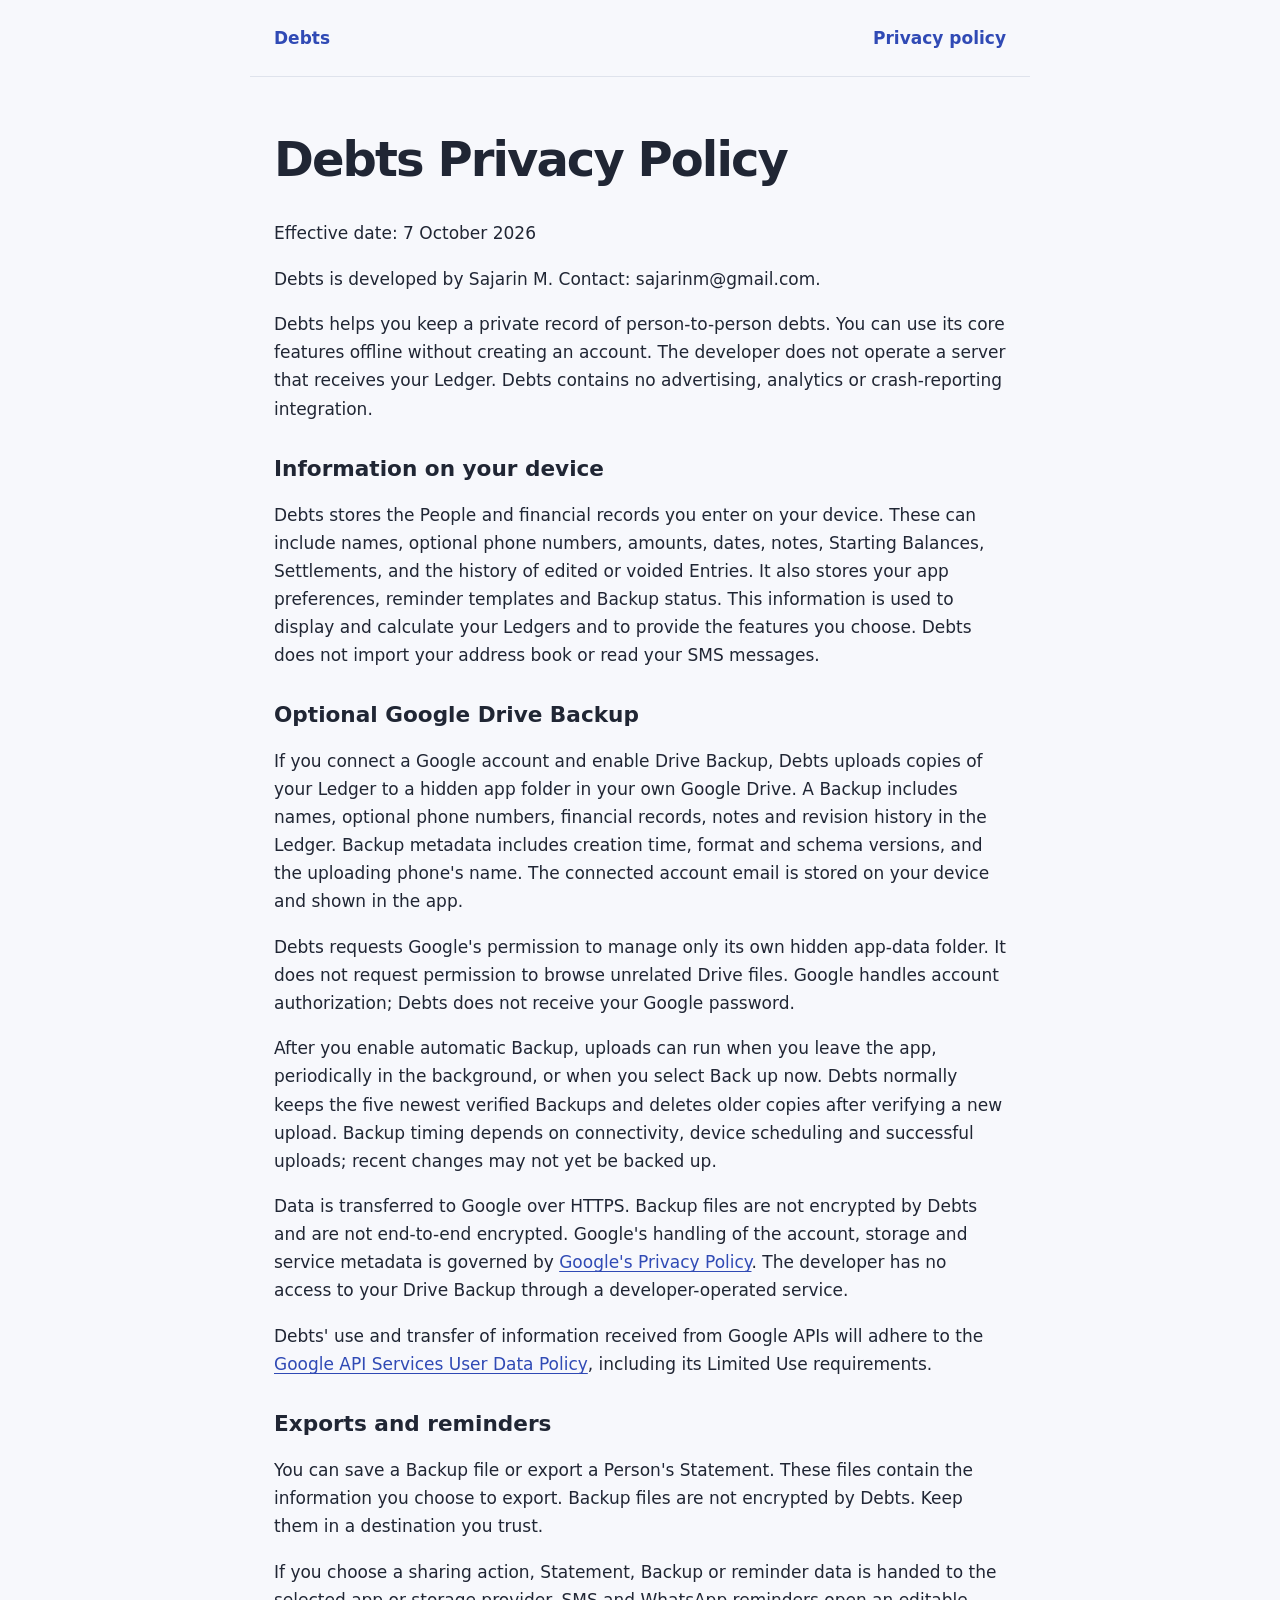
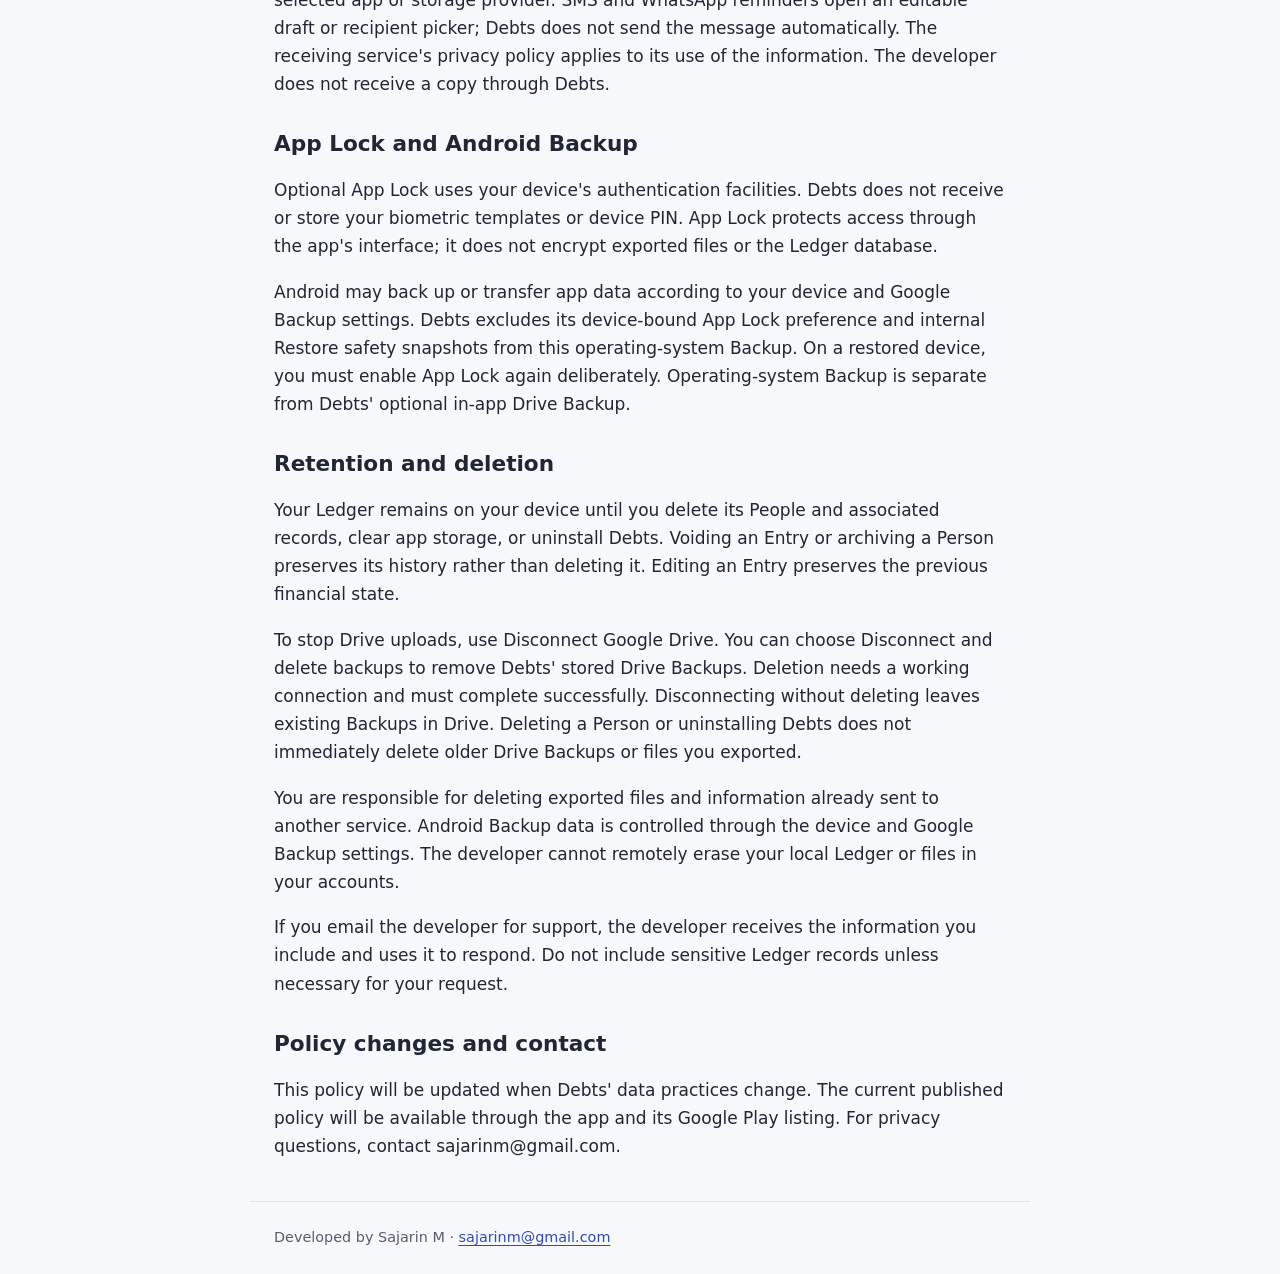
==== privacy.html @ 1146e36d "docs: publish debts privacy policy and home page" ====
<!doctype html>
<html lang="en">
  <head>
    <meta charset="utf-8" />
    <meta name="viewport" content="width=device-width,initial-scale=1" />
    <title>Debts Privacy Policy</title>
    <meta
      name="description"
      content="Debts — private, offline-first person-to-person debt tracking. Developed by Sajarin M."
    />
    <link rel="stylesheet" href="style.css" />
  </head>
  <body>
    <header><a href="./">Debts</a><a href="privacy.html">Privacy policy</a></header>
    <main>
      <h1>Debts Privacy Policy</h1>
      <p>Effective date: 7 October 2026</p>
      <p>Debts is developed by Sajarin M. Contact: sajarinm@gmail.com.</p>
      <p>
        Debts helps you keep a private record of person-to-person debts. You can use its core
        features offline without creating an account. The developer does not operate a server that
        receives your Ledger. Debts contains no advertising, analytics or crash-reporting
        integration.
      </p>
      <h2>Information on your device</h2>
      <p>
        Debts stores the People and financial records you enter on your device. These can include
        names, optional phone numbers, amounts, dates, notes, Starting Balances, Settlements, and
        the history of edited or voided Entries. It also stores your app preferences, reminder
        templates and Backup status. This information is used to display and calculate your Ledgers
        and to provide the features you choose. Debts does not import your address book or read your
        SMS messages.
      </p>
      <h2>Optional Google Drive Backup</h2>
      <p>
        If you connect a Google account and enable Drive Backup, Debts uploads copies of your Ledger
        to a hidden app folder in your own Google Drive. A Backup includes names, optional phone
        numbers, financial records, notes and revision history in the Ledger. Backup metadata
        includes creation time, format and schema versions, and the uploading phone&#x27;s name. The
        connected account email is stored on your device and shown in the app.
      </p>
      <p>
        Debts requests Google&#x27;s permission to manage only its own hidden app-data folder. It
        does not request permission to browse unrelated Drive files. Google handles account
        authorization; Debts does not receive your Google password.
      </p>
      <p>
        After you enable automatic Backup, uploads can run when you leave the app, periodically in
        the background, or when you select Back up now. Debts normally keeps the five newest
        verified Backups and deletes older copies after verifying a new upload. Backup timing
        depends on connectivity, device scheduling and successful uploads; recent changes may not
        yet be backed up.
      </p>
      <p>
        Data is transferred to Google over HTTPS. Backup files are not encrypted by Debts and are
        not end-to-end encrypted. Google&#x27;s handling of the account, storage and service
        metadata is governed by
        <a href="https://policies.google.com/privacy">Google&#x27;s Privacy Policy</a>. The
        developer has no access to your Drive Backup through a developer-operated service.
      </p>
      <p>
        Debts&#x27; use and transfer of information received from Google APIs will adhere to the
        <a href="https://developers.google.com/terms/api-services-user-data-policy"
          >Google API Services User Data Policy</a
        >, including its Limited Use requirements.
      </p>
      <h2>Exports and reminders</h2>
      <p>
        You can save a Backup file or export a Person&#x27;s Statement. These files contain the
        information you choose to export. Backup files are not encrypted by Debts. Keep them in a
        destination you trust.
      </p>
      <p>
        If you choose a sharing action, Statement, Backup or reminder data is handed to the selected
        app or storage provider. SMS and WhatsApp reminders open an editable draft or recipient
        picker; Debts does not send the message automatically. The receiving service&#x27;s privacy
        policy applies to its use of the information. The developer does not receive a copy through
        Debts.
      </p>
      <h2>App Lock and Android Backup</h2>
      <p>
        Optional App Lock uses your device&#x27;s authentication facilities. Debts does not receive
        or store your biometric templates or device PIN. App Lock protects access through the
        app&#x27;s interface; it does not encrypt exported files or the Ledger database.
      </p>
      <p>
        Android may back up or transfer app data according to your device and Google Backup
        settings. Debts excludes its device-bound App Lock preference and internal Restore safety
        snapshots from this operating-system Backup. On a restored device, you must enable App Lock
        again deliberately. Operating-system Backup is separate from Debts&#x27; optional in-app
        Drive Backup.
      </p>
      <h2>Retention and deletion</h2>
      <p>
        Your Ledger remains on your device until you delete its People and associated records, clear
        app storage, or uninstall Debts. Voiding an Entry or archiving a Person preserves its
        history rather than deleting it. Editing an Entry preserves the previous financial state.
      </p>
      <p>
        To stop Drive uploads, use Disconnect Google Drive. You can choose Disconnect and delete
        backups to remove Debts&#x27; stored Drive Backups. Deletion needs a working connection and
        must complete successfully. Disconnecting without deleting leaves existing Backups in Drive.
        Deleting a Person or uninstalling Debts does not immediately delete older Drive Backups or
        files you exported.
      </p>
      <p>
        You are responsible for deleting exported files and information already sent to another
        service. Android Backup data is controlled through the device and Google Backup settings.
        The developer cannot remotely erase your local Ledger or files in your accounts.
      </p>
      <p>
        If you email the developer for support, the developer receives the information you include
        and uses it to respond. Do not include sensitive Ledger records unless necessary for your
        request.
      </p>
      <h2>Policy changes and contact</h2>
      <p>
        This policy will be updated when Debts&#x27; data practices change. The current published
        policy will be available through the app and its Google Play listing. For privacy questions,
        contact sajarinm@gmail.com.
      </p>
    </main>
    <footer>
      Developed by Sajarin M · <a href="mailto:sajarinm@gmail.com">sajarinm@gmail.com</a>
    </footer>
  </body>
</html>
---- style.css ----
* {
  box-sizing: border-box;
}
body {
  margin: 0;
  background: #f7f8fc;
  color: #202634;
  font:
    17px/1.65 system-ui,
    -apple-system,
    BlinkMacSystemFont,
    'Segoe UI',
    sans-serif;
}
header,
main,
footer {
  max-width: 780px;
  margin: auto;
  padding: 24px;
}
header {
  display: flex;
  justify-content: space-between;
  align-items: center;
  border-bottom: 1px solid #dfe3ec;
}
header a {
  font-weight: 700;
  text-decoration: none;
}
h1 {
  font-size: clamp(2rem, 6vw, 3rem);
  line-height: 1.12;
  letter-spacing: -0.04em;
}
h2 {
  font-size: 1.35rem;
  line-height: 1.3;
  margin-top: 2rem;
}
a {
  color: #304ab5;
  text-underline-offset: 3px;
}
a:focus-visible {
  outline: 3px solid #304ab5;
  outline-offset: 4px;
}
p {
  margin: 1.1rem 0;
}
footer {
  font-size: 0.9rem;
  border-top: 1px solid #dfe3ec;
  color: #545d70;
}
.intro {
  font-size: 1.2rem;
}
.label {
  font-size: 0.9rem;
  color: #545d70;
}
.actions {
  display: flex;
  gap: 24px;
  flex-wrap: wrap;
}
li {
  margin: 0.5rem 0;
}
@media (prefers-color-scheme: dark) {
  body {
    background: #151922;
    color: #e6eaf2;
  }
  a {
    color: #a9baff;
  }
  header,
  footer {
    border-color: #333b4d;
  }
  footer,
  .label {
    color: #aeb8cc;
  }
}
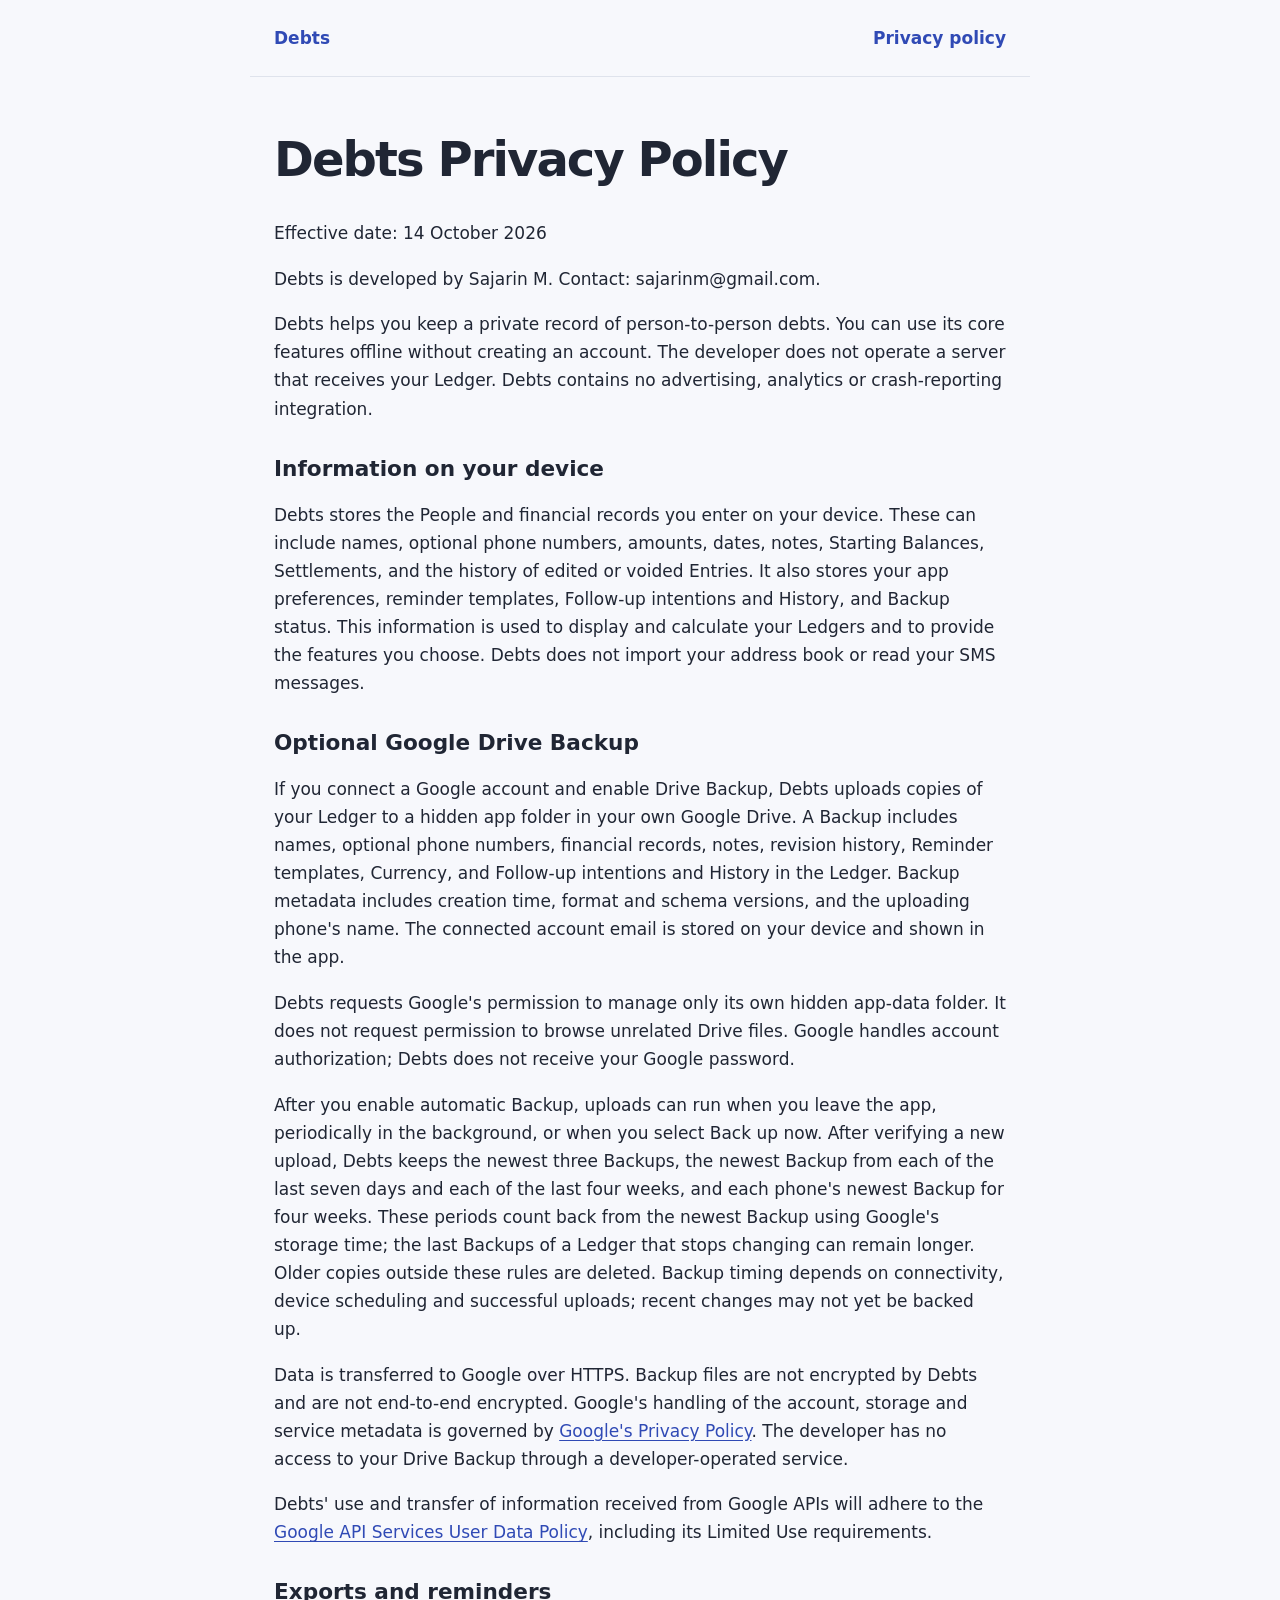
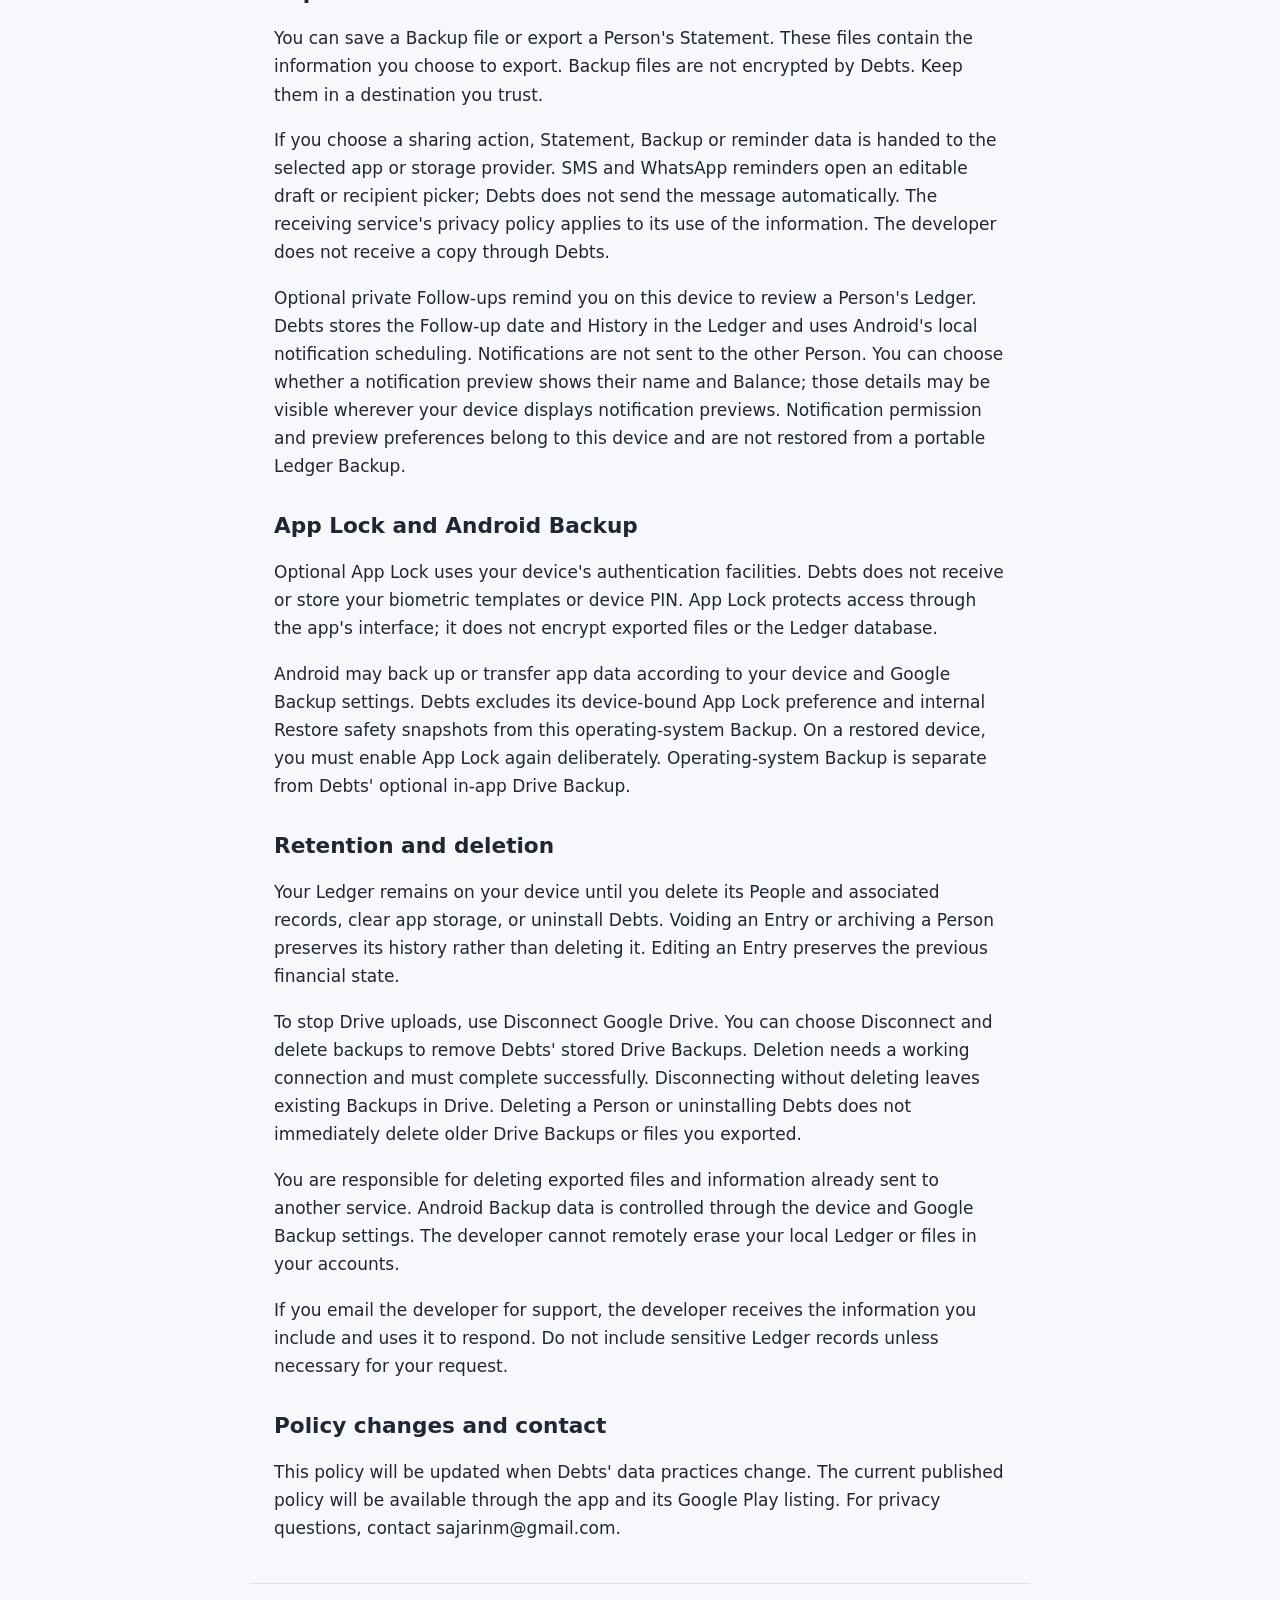
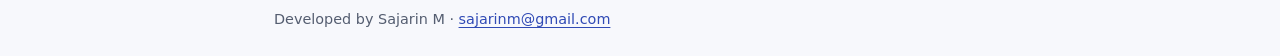
==== commit 99769793: "docs(privacy): describe current backups and private follow-ups" ====
--- a/privacy.html
+++ b/privacy.html
@@ -14,7 +14,7 @@
     <header><a href="./">Debts</a><a href="privacy.html">Privacy policy</a></header>
     <main>
       <h1>Debts Privacy Policy</h1>
-      <p>Effective date: 7 October 2026</p>
+      <p>Effective date: 14 October 2026</p>
       <p>Debts is developed by Sajarin M. Contact: sajarinm@gmail.com.</p>
       <p>
         Debts helps you keep a private record of person-to-person debts. You can use its core
@@ -27,15 +27,16 @@
         Debts stores the People and financial records you enter on your device. These can include
         names, optional phone numbers, amounts, dates, notes, Starting Balances, Settlements, and
         the history of edited or voided Entries. It also stores your app preferences, reminder
-        templates and Backup status. This information is used to display and calculate your Ledgers
-        and to provide the features you choose. Debts does not import your address book or read your
+        templates, Follow-up intentions and History, and Backup status. This information is used to
+        display and calculate your Ledgers and to provide the features you choose. Debts does not import your address book or read your
         SMS messages.
       </p>
       <h2>Optional Google Drive Backup</h2>
       <p>
         If you connect a Google account and enable Drive Backup, Debts uploads copies of your Ledger
         to a hidden app folder in your own Google Drive. A Backup includes names, optional phone
-        numbers, financial records, notes and revision history in the Ledger. Backup metadata
+        numbers, financial records, notes, revision history, Reminder templates, Currency, and
+        Follow-up intentions and History in the Ledger. Backup metadata
         includes creation time, format and schema versions, and the uploading phone&#x27;s name. The
         connected account email is stored on your device and shown in the app.
       </p>
@@ -46,10 +47,13 @@
       </p>
       <p>
         After you enable automatic Backup, uploads can run when you leave the app, periodically in
-        the background, or when you select Back up now. Debts normally keeps the five newest
-        verified Backups and deletes older copies after verifying a new upload. Backup timing
-        depends on connectivity, device scheduling and successful uploads; recent changes may not
-        yet be backed up.
+        the background, or when you select Back up now. After verifying a new upload, Debts keeps
+        the newest three Backups, the newest Backup from each of the last seven days and each of
+        the last four weeks, and each phone's newest Backup for four weeks. These periods count
+        back from the newest Backup using Google's storage time; the last Backups of a Ledger
+        that stops changing can remain longer. Older copies outside these rules are deleted.
+        Backup timing depends on connectivity, device scheduling and successful uploads; recent
+        changes may not yet be backed up.
       </p>
       <p>
         Data is transferred to Google over HTTPS. Backup files are not encrypted by Debts and are
@@ -76,6 +80,14 @@
         picker; Debts does not send the message automatically. The receiving service&#x27;s privacy
         policy applies to its use of the information. The developer does not receive a copy through
         Debts.
+      </p>
+      <p>
+        Optional private Follow-ups remind you on this device to review a Person's Ledger. Debts
+        stores the Follow-up date and History in the Ledger and uses Android's local notification
+        scheduling. Notifications are not sent to the other Person. You can choose whether a
+        notification preview shows their name and Balance; those details may be visible wherever
+        your device displays notification previews. Notification permission and preview preferences
+        belong to this device and are not restored from a portable Ledger Backup.
       </p>
       <h2>App Lock and Android Backup</h2>
       <p>
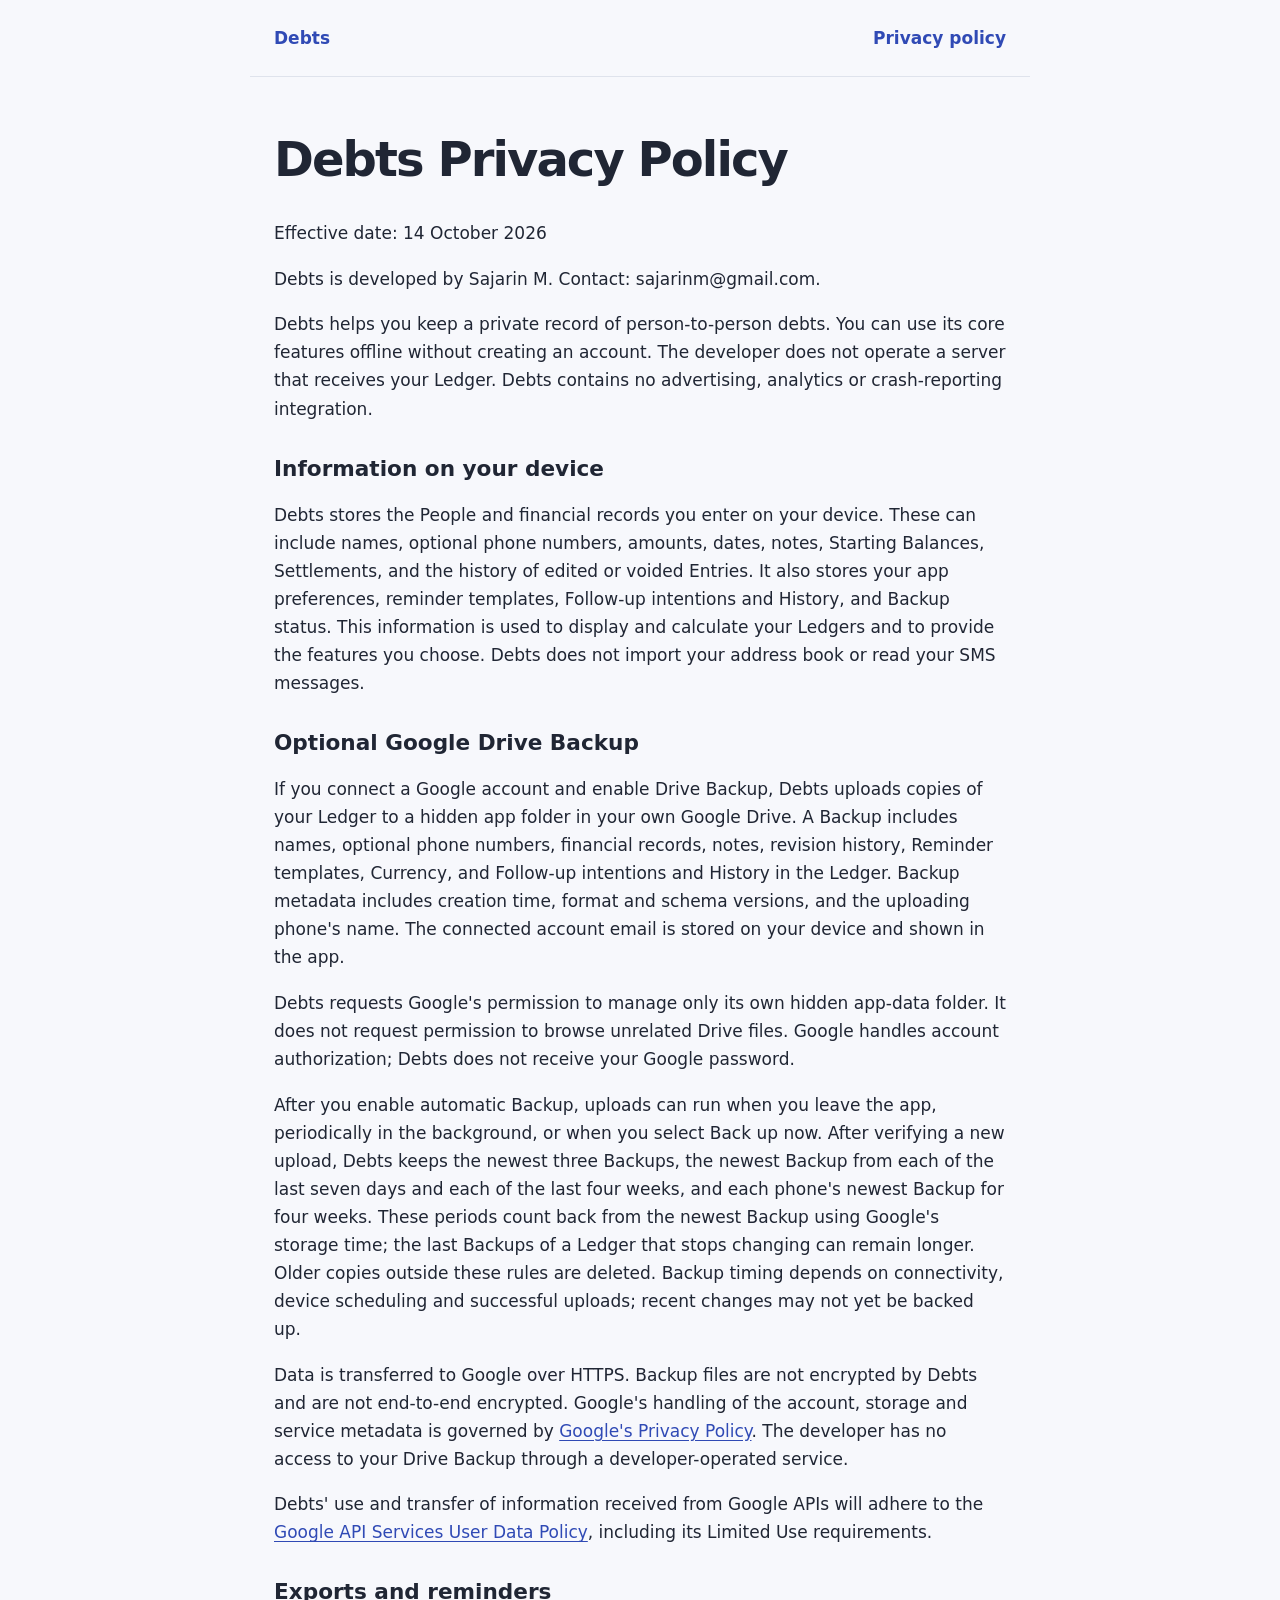
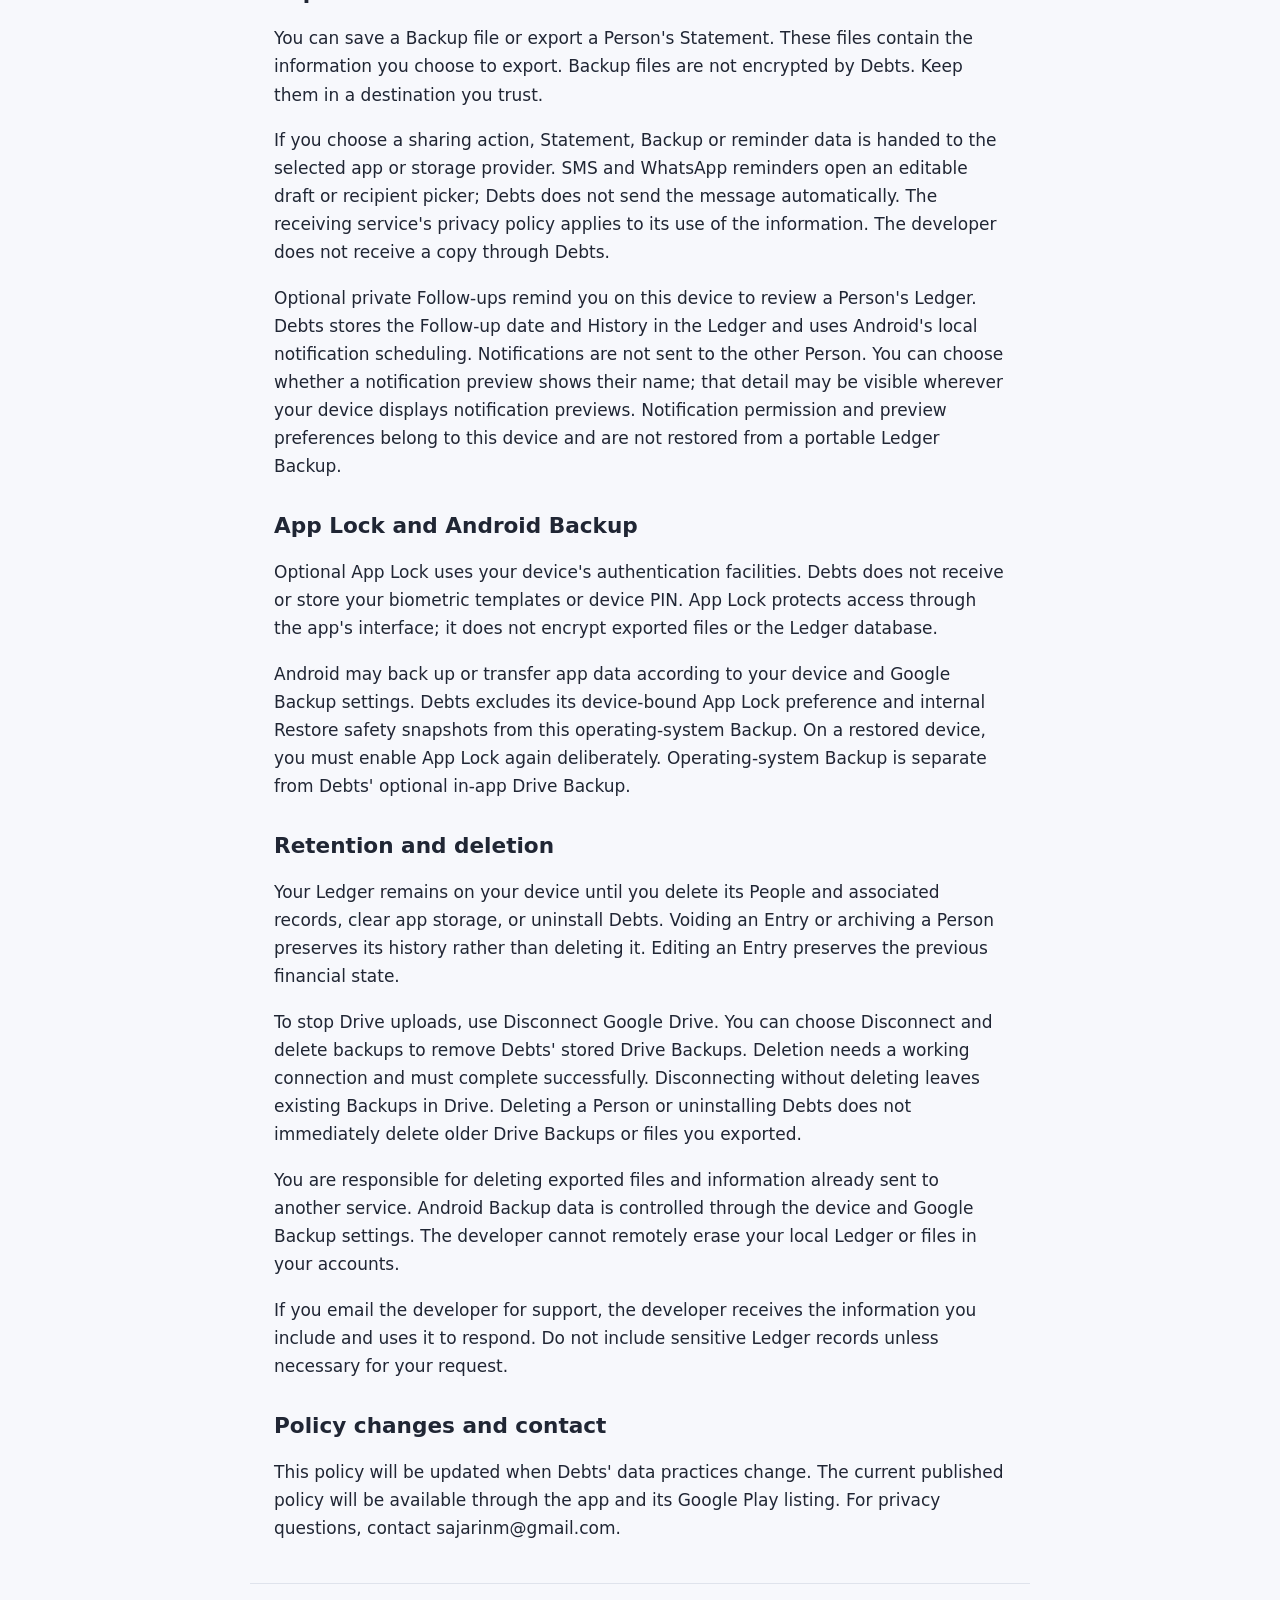
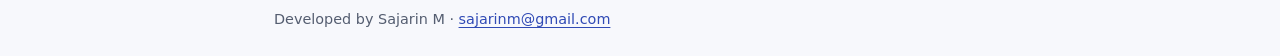
==== commit f2070874: "docs(privacy): clarify notification preview content" ====
--- a/privacy.html
+++ b/privacy.html
@@ -28,17 +28,17 @@
         names, optional phone numbers, amounts, dates, notes, Starting Balances, Settlements, and
         the history of edited or voided Entries. It also stores your app preferences, reminder
         templates, Follow-up intentions and History, and Backup status. This information is used to
-        display and calculate your Ledgers and to provide the features you choose. Debts does not import your address book or read your
-        SMS messages.
+        display and calculate your Ledgers and to provide the features you choose. Debts does not
+        import your address book or read your SMS messages.
       </p>
       <h2>Optional Google Drive Backup</h2>
       <p>
         If you connect a Google account and enable Drive Backup, Debts uploads copies of your Ledger
         to a hidden app folder in your own Google Drive. A Backup includes names, optional phone
         numbers, financial records, notes, revision history, Reminder templates, Currency, and
-        Follow-up intentions and History in the Ledger. Backup metadata
-        includes creation time, format and schema versions, and the uploading phone&#x27;s name. The
-        connected account email is stored on your device and shown in the app.
+        Follow-up intentions and History in the Ledger. Backup metadata includes creation time,
+        format and schema versions, and the uploading phone&#x27;s name. The connected account email
+        is stored on your device and shown in the app.
       </p>
       <p>
         Debts requests Google&#x27;s permission to manage only its own hidden app-data folder. It
@@ -48,12 +48,12 @@
       <p>
         After you enable automatic Backup, uploads can run when you leave the app, periodically in
         the background, or when you select Back up now. After verifying a new upload, Debts keeps
-        the newest three Backups, the newest Backup from each of the last seven days and each of
-        the last four weeks, and each phone's newest Backup for four weeks. These periods count
-        back from the newest Backup using Google's storage time; the last Backups of a Ledger
-        that stops changing can remain longer. Older copies outside these rules are deleted.
-        Backup timing depends on connectivity, device scheduling and successful uploads; recent
-        changes may not yet be backed up.
+        the newest three Backups, the newest Backup from each of the last seven days and each of the
+        last four weeks, and each phone's newest Backup for four weeks. These periods count back
+        from the newest Backup using Google's storage time; the last Backups of a Ledger that stops
+        changing can remain longer. Older copies outside these rules are deleted. Backup timing
+        depends on connectivity, device scheduling and successful uploads; recent changes may not
+        yet be backed up.
       </p>
       <p>
         Data is transferred to Google over HTTPS. Backup files are not encrypted by Debts and are
@@ -85,9 +85,9 @@
         Optional private Follow-ups remind you on this device to review a Person's Ledger. Debts
         stores the Follow-up date and History in the Ledger and uses Android's local notification
         scheduling. Notifications are not sent to the other Person. You can choose whether a
-        notification preview shows their name and Balance; those details may be visible wherever
-        your device displays notification previews. Notification permission and preview preferences
-        belong to this device and are not restored from a portable Ledger Backup.
+        notification preview shows their name; that detail may be visible wherever your device
+        displays notification previews. Notification permission and preview preferences belong to
+        this device and are not restored from a portable Ledger Backup.
       </p>
       <h2>App Lock and Android Backup</h2>
       <p>
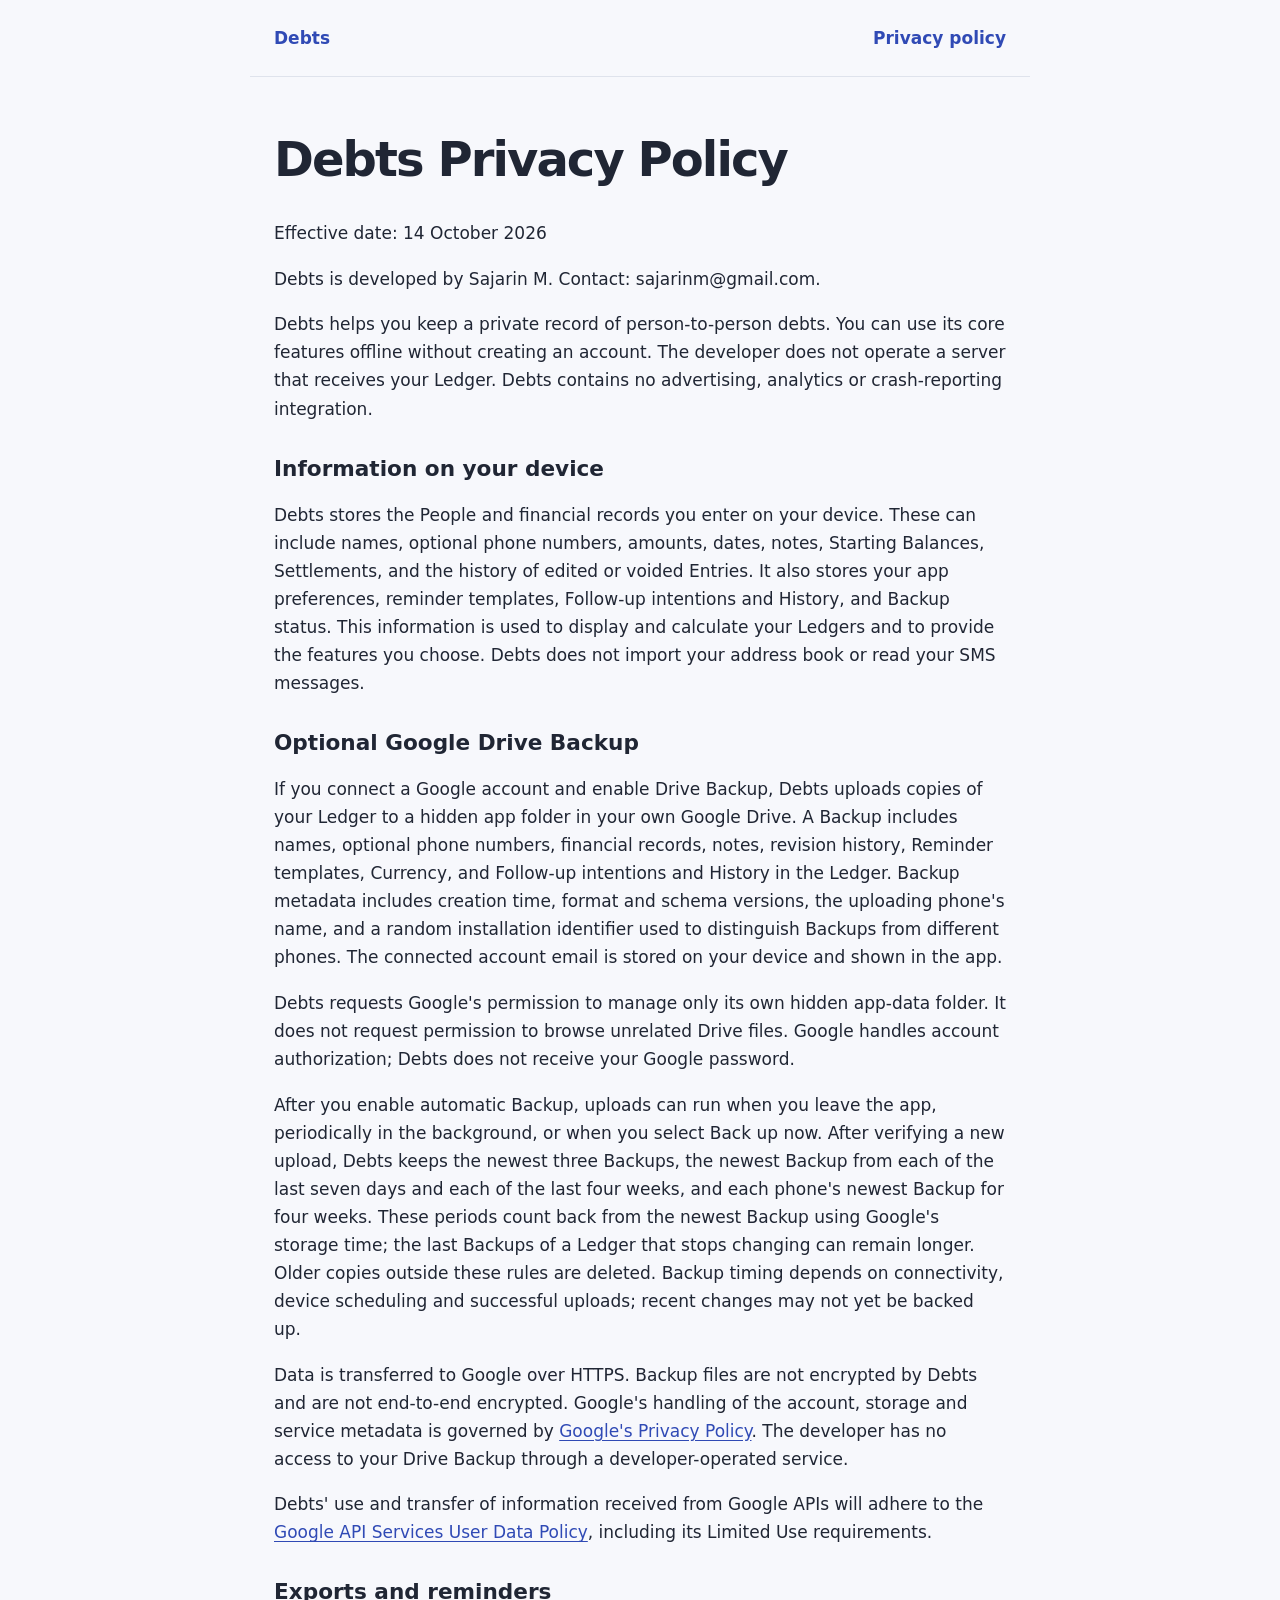
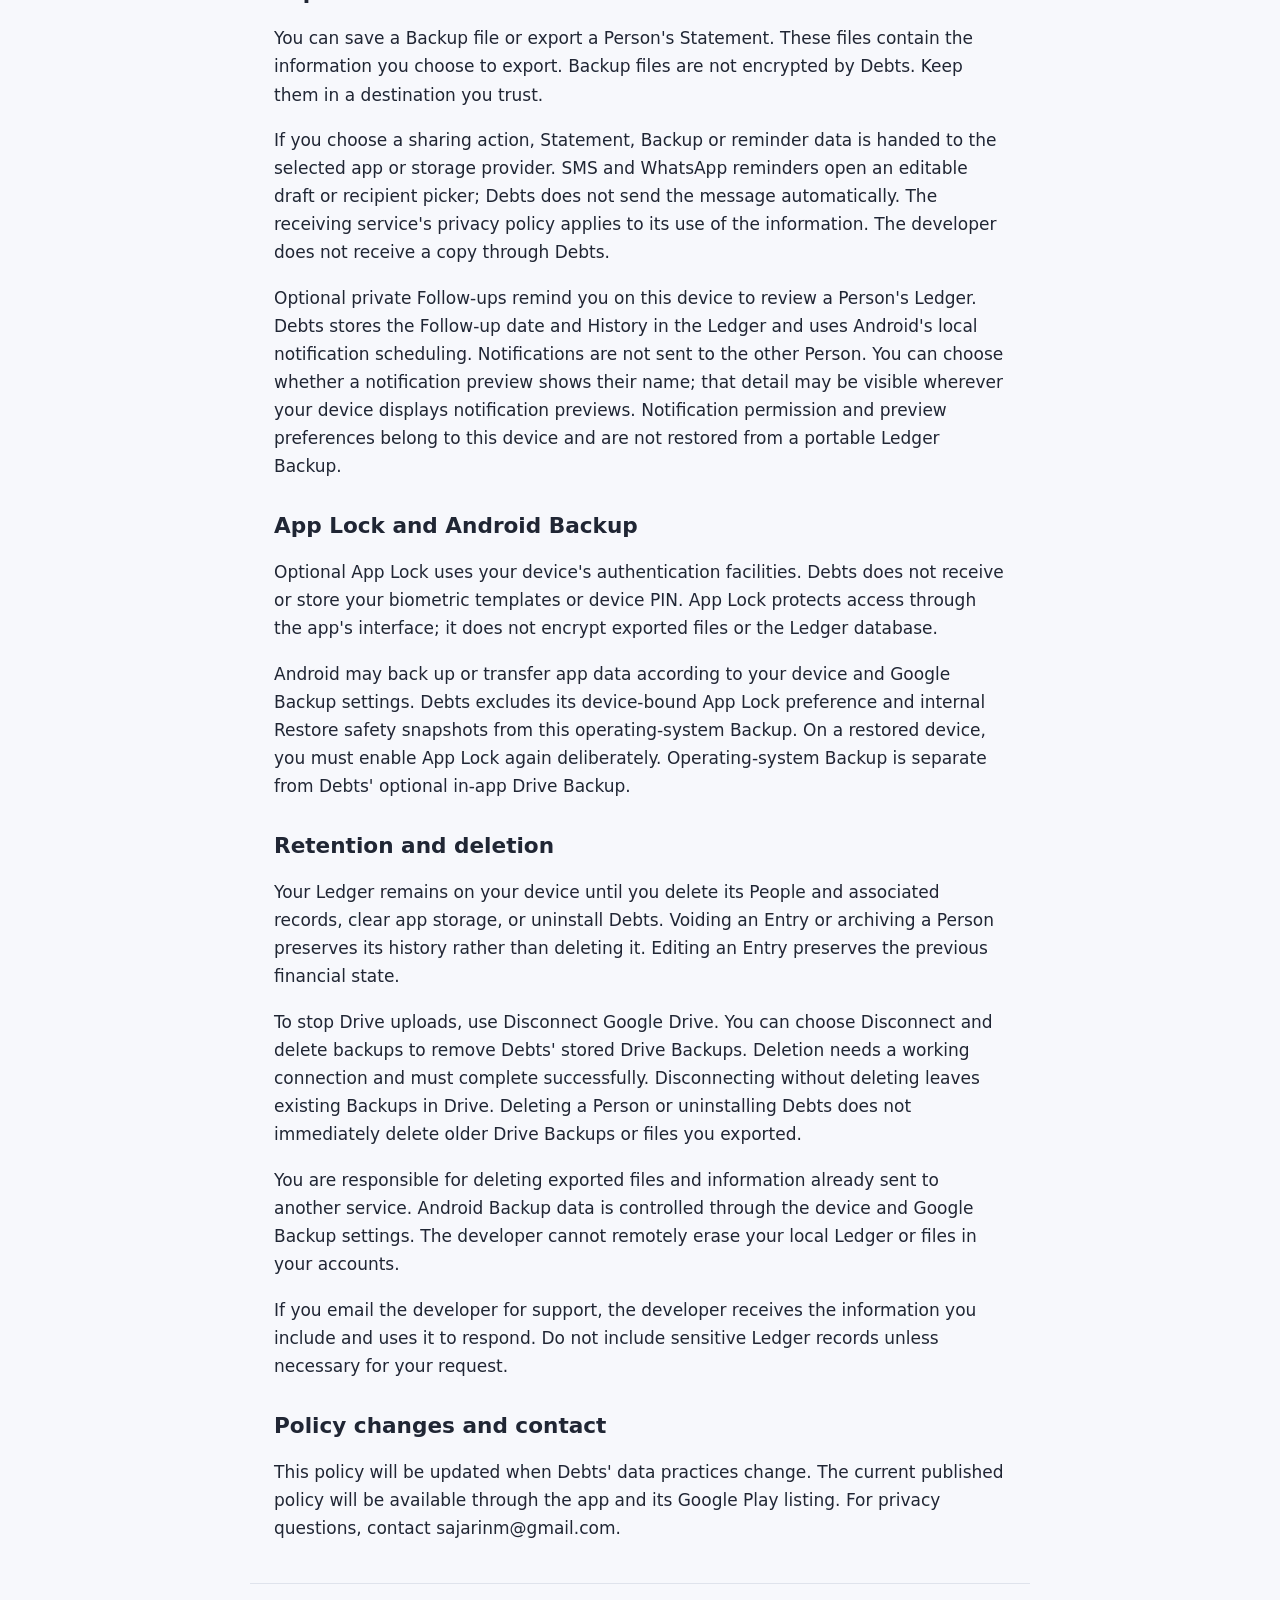
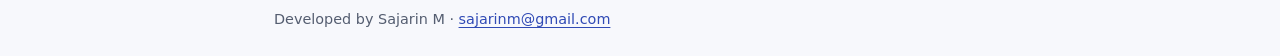
==== commit d2fe48a5: "docs(privacy): disclose backup installation identifiers" ====
--- a/privacy.html
+++ b/privacy.html
@@ -37,8 +37,9 @@
         to a hidden app folder in your own Google Drive. A Backup includes names, optional phone
         numbers, financial records, notes, revision history, Reminder templates, Currency, and
         Follow-up intentions and History in the Ledger. Backup metadata includes creation time,
-        format and schema versions, and the uploading phone&#x27;s name. The connected account email
-        is stored on your device and shown in the app.
+        format and schema versions, the uploading phone&#x27;s name, and a random installation
+        identifier used to distinguish Backups from different phones. The connected account email is
+        stored on your device and shown in the app.
       </p>
       <p>
         Debts requests Google&#x27;s permission to manage only its own hidden app-data folder. It
